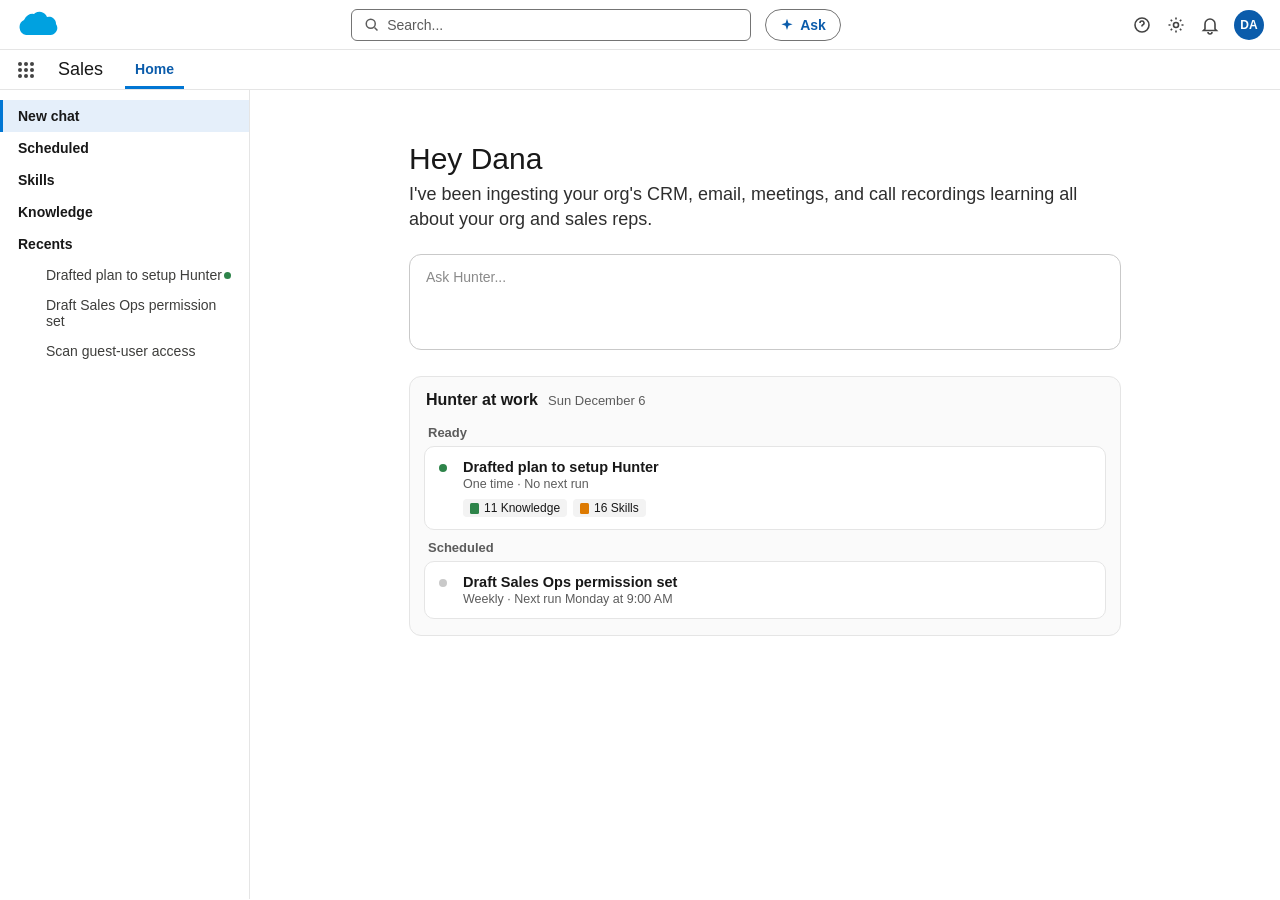
==== prototypes/hunter-admin.html @ ab63fb6b "Rebuild Hunter mockup on the Hunter prototype's screens Scene 1 (hunter.html): seller home, workflow" ====
<!DOCTYPE html>
<html lang="en">
<head>
<meta charset="utf-8">
<meta name="robots" content="noindex, nofollow">
<link rel="icon" href="data:image/svg+xml,%3Csvg xmlns='http://www.w3.org/2000/svg' viewBox='0 0 32 32'%3E%3Cellipse cx='16' cy='17' rx='15' ry='10' fill='%2300a1e0'/%3E%3C/svg%3E">
<meta name="demo-url" content="yelp.lightning.force.com/lightning/page/home">
<title>Home | Salesforce</title>
<meta name="viewport" content="width=device-width, initial-scale=1">
<link rel="stylesheet" href="shared.css?v=20261020e">
<style>
  /* Follows the Hunter prototype's admin view (Scene 2): setup plan, auto-learning, Knowledge. */
  :root { --brand: #0176d3; --link: #0b5cab; --line: #e5e5e5; --ink: #181818; --muted: #5c5c5c; --soft: #f3f3f3; --purple: #5a1ba9; --purple-soft: #f2ecfd; }
  * { box-sizing: border-box; }
  body { margin: 0; font-family: "Salesforce Sans", -apple-system, "Helvetica Neue", Arial, sans-serif; color: var(--ink); background: #fff; font-size: 14px; }
  svg { display: block; }
  .gh { height: 50px; display: flex; align-items: center; padding: 0 16px; gap: 14px; border-bottom: 1px solid var(--line); }
  .gh .search { margin-left: auto; width: 400px; height: 32px; border: 1px solid #747474; border-radius: 6px; display: flex; align-items: center; gap: 8px; padding: 0 12px; color: var(--muted); }
  .gh .ask { height: 32px; border: 1px solid #747474; border-radius: 16px; padding: 0 14px; display: flex; align-items: center; gap: 6px; font-weight: 600; color: var(--link); margin-right: auto; }
  .gh .icons { display: flex; gap: 14px; align-items: center; color: #444; }
  .me { width: 30px; height: 30px; border-radius: 50%; background: #0b5cab; color: #fff; display: grid; place-items: center; font-size: 12px; font-weight: 700; }
  .nav { height: 40px; display: flex; align-items: flex-end; gap: 22px; padding: 0 16px; border-bottom: 1px solid var(--line); }
  .nav .waffle { align-self: center; color: #444; } .nav .app { align-self: center; font-size: 18px; }
  .nav .tab { padding: 0 10px 9px; border-bottom: 3px solid var(--brand); color: var(--link); font-weight: 600; }
  .shell { display: grid; grid-template-columns: 250px 1fr; height: calc(100vh - 91px - var(--frame-h)); }
  .side { border-right: 1px solid var(--line); padding: 10px 0; display: flex; flex-direction: column; }
  .side .it { display: flex; gap: 12px; align-items: center; padding: 8px 18px; font-weight: 600; }
  .side .it.on { background: #e5effa; box-shadow: inset 3px 0 0 var(--brand); }
  .side .rc { padding: 7px 18px 7px 46px; display: flex; justify-content: space-between; align-items: center; color: #3e3e3c; }
  .side .rc .dot { width: 7px; height: 7px; border-radius: 50%; background: #2e844a; }
  main { overflow-y: auto; }
  .view { display: none; } .view.on { display: block; }
  .home { max-width: 760px; margin: 0 auto; padding: 52px 24px 40px; }
  .home h1 { font-size: 30px; font-weight: 400; margin: 0 0 6px; }
  .home .lede { font-size: 18px; color: #2e2e2e; margin: 0 0 22px; line-height: 1.4; }
  .composer { border: 1px solid #c9c9c9; border-radius: 12px; padding: 14px 16px 10px; color: #8a8a8a; height: 96px; }
  .work { margin-top: 26px; border: 1px solid var(--line); border-radius: 12px; background: #fafafa; padding: 14px 14px 6px; }
  .work .hd { display: flex; gap: 10px; align-items: baseline; padding: 0 2px 8px; } .work .hd b { font-size: 16px; } .work .hd span { color: var(--muted); font-size: 13px; }
  .work h6 { margin: 8px 4px 6px; font-size: 13px; color: var(--muted); font-weight: 600; }
  .wf { background: #fff; border: 1px solid var(--line); border-radius: 10px; padding: 12px 14px; margin-bottom: 10px; display: grid; grid-template-columns: 14px 1fr; gap: 0 10px; }
  .wf .st { margin-top: 5px; width: 8px; height: 8px; border-radius: 50%; background: #2e844a; } .wf .st.idle { background: #c9c9c9; }
  .wf .t { font-weight: 600; font-size: 14.5px; } .wf .s { color: var(--muted); font-size: 12.5px; margin-top: 2px; }
  .chips { display: flex; gap: 6px; margin-top: 8px; } .chip { display: flex; align-items: center; gap: 5px; background: var(--soft); border-radius: 4px; padding: 2px 7px; font-size: 12px; }
  .chip .doc { width: 9px; height: 11px; border-radius: 1.5px; }
  .conv { max-width: 900px; margin: 0 auto; padding: 18px 24px 80px; }
  .conv .title { display: flex; gap: 10px; align-items: center; font-size: 20px; font-weight: 600; margin-bottom: 22px; }
  .msg { margin: 0 0 14px; line-height: 1.5; font-size: 14.5px; animation: rise .3s; }
  .card { border: 1px solid var(--line); border-radius: 10px; padding: 16px 18px; margin: 0 0 14px; animation: rise .35s; line-height: 1.5; }
  .card .k { font-size: 12px; color: var(--muted); font-weight: 600; text-transform: uppercase; letter-spacing: .04em; margin-bottom: 6px; }
  .card dl { display: grid; grid-template-columns: 140px 1fr; gap: 8px 14px; margin: 8px 0 0; } .card dt { color: var(--muted); } .card dd { margin: 0; }
  .btns { display: flex; gap: 8px; margin-top: 14px; }
  .btn { border: 1px solid #c9c9c9; background: #fff; color: var(--link); border-radius: 6px; padding: 6px 14px; font: inherit; font-weight: 600; }
  .btn.brand { background: var(--brand); border-color: var(--brand); color: #fff; } .btn[disabled] { opacity: .65; }
  .steps li { list-style: none; display: flex; gap: 10px; align-items: center; margin: 8px 0; } .steps ul { padding: 0; margin: 4px 0 0; }
  .dotc { width: 18px; height: 18px; border-radius: 50%; border: 2px solid #c9c9c9; display: grid; place-items: center; color: #fff; font-size: 11px; flex: none; }
  .dotc.live { border-color: var(--brand); border-top-color: transparent; animation: spin .8s linear infinite; } .dotc.ok { background: #2e844a; border-color: #2e844a; }
  .steps .n { margin-left: auto; color: var(--muted); font-variant-numeric: tabular-nums; }
  .kn { max-width: 1000px; margin: 0 auto; padding: 22px 28px 60px; }
  .kn h2 { font-size: 22px; margin: 0 0 16px; }
  .banner { background: linear-gradient(120deg, #f2ecfd, #e5effa); border-radius: 12px; padding: 18px 20px; display: grid; grid-template-columns: 1fr auto; gap: 8px 20px; margin-bottom: 20px; }
  .banner h3 { margin: 0; font-size: 18px; } .banner p { margin: 0; color: #2e2e2e; max-width: 640px; }
  .banner .stats { display: flex; gap: 26px; grid-row: span 2; align-self: center; }
  .banner .stats div { font-size: 12px; color: var(--muted); } .banner .stats b { display: block; font-size: 16px; color: var(--ink); }
  .tabs2 { display: flex; gap: 24px; border-bottom: 1px solid var(--line); margin-bottom: 14px; }
  .tabs2 span { padding: 8px 2px; } .tabs2 span.on { border-bottom: 2px solid var(--brand); color: var(--link); font-weight: 600; }
  .grid { display: grid; grid-template-columns: repeat(3, 1fr); gap: 12px; }
  .lc { border: 1px solid var(--line); border-radius: 10px; padding: 14px 16px; min-height: 110px; }
  .lc b { display: block; font-size: 14.5px; margin-bottom: 6px; } .lc span { color: var(--muted); font-size: 12.5px; }
  .lc p { margin: 8px 0 0; color: #3e3e3c; font-size: 13px; line-height: 1.45; }
  .lc.new { border-color: #b9d4f3; }
  .art { max-width: 820px; margin: 0 auto; padding: 22px 28px 60px; animation: rise .3s; }
  .art .back { color: var(--link); font-weight: 600; margin-bottom: 12px; }
  .art h2 { margin: 0 0 4px; font-size: 22px; } .art .meta { color: var(--muted); margin-bottom: 16px; }
  .art h4 { margin: 18px 0 6px; }
  .quote { border-left: 3px solid var(--purple); background: #faf8fe; padding: 10px 14px; margin: 10px 0; border-radius: 0 8px 8px 0; }
  .quote .who { color: var(--muted); font-size: 12.5px; margin-top: 4px; }
  @keyframes spin { to { transform: rotate(360deg) } }
  @keyframes rise { from { opacity: 0; transform: translateY(6px) } to { opacity: 1; transform: none } }
</style>
</head>
<body>
<div class="gh">
  <svg width="44" height="30" viewBox="0 0 44 30"><path d="M18 4a8 8 0 0 1 13 3 7 7 0 0 1 9 7 7 7 0 0 1-6 11H10a8 8 0 0 1-2-15 9 9 0 0 1 10-6z" fill="#00a1e0"/></svg>
  <div class="search"><svg width="15" height="15" viewBox="0 0 20 20" fill="none" stroke="currentColor" stroke-width="2"><circle cx="9" cy="9" r="6"/><path d="m14 14 4 4"/></svg>Search...</div>
  <div class="ask"><svg width="14" height="14" viewBox="0 0 20 20" fill="currentColor"><path d="M10 1l2 6 6 2-6 2-2 6-2-6-6-2 6-2z"/></svg>Ask</div>
  <div class="icons">
    <svg width="20" height="20" viewBox="0 0 20 20" fill="none" stroke="currentColor" stroke-width="1.6"><circle cx="10" cy="10" r="7"/><path d="M8 8a2 2 0 1 1 2.5 1.9c-.4.2-.5.5-.5.9v.7M10 14h0"/></svg>
    <svg width="20" height="20" viewBox="0 0 20 20" fill="none" stroke="currentColor" stroke-width="1.6"><circle cx="10" cy="10" r="2.5"/><path d="M10 2.5v2M10 15.5v2M2.5 10h2M15.5 10h2M4.7 4.7l1.4 1.4M13.9 13.9l1.4 1.4M4.7 15.3l1.4-1.4M13.9 6.1l1.4-1.4"/></svg>
    <svg width="20" height="20" viewBox="0 0 20 20" fill="none" stroke="currentColor" stroke-width="1.6"><path d="M5 14V9a5 5 0 0 1 10 0v5l1.5 1.5h-13zM8 17a2 2 0 0 0 4 0"/></svg>
    <div class="me">DA</div>
  </div>
</div>
<div class="nav">
  <svg class="waffle" width="20" height="20" viewBox="0 0 20 20" fill="currentColor"><circle cx="4" cy="4" r="2"/><circle cx="10" cy="4" r="2"/><circle cx="16" cy="4" r="2"/><circle cx="4" cy="10" r="2"/><circle cx="10" cy="10" r="2"/><circle cx="16" cy="10" r="2"/><circle cx="4" cy="16" r="2"/><circle cx="10" cy="16" r="2"/><circle cx="16" cy="16" r="2"/></svg>
  <span class="app">Sales</span><span class="tab">Home</span>
</div>
<div class="shell">
  <aside class="side">
    <div class="it on" id="navHome">New chat</div><div class="it">Scheduled</div><div class="it">Skills</div><div class="it" id="navKnowledge">Knowledge</div><div class="it">Recents</div>
    <div class="rc"><span>Drafted plan to setup Hunter</span><span class="dot" id="recentDot"></span></div>
    <div class="rc"><span>Draft Sales Ops permission set</span></div>
    <div class="rc"><span>Scan guest-user access</span></div>
  </aside>
  <main id="main">
    <section class="view on" id="v-home">
      <div class="home">
        <h1>Hey Dana</h1>
        <p class="lede">I've been ingesting your org's CRM, email, meetings, and call recordings learning all about your org and sales reps.</p>
        <div class="composer">Ask Hunter...</div>
        <div class="work">
          <div class="hd"><b>Hunter at work</b><span id="today"></span></div>
          <h6>Ready</h6>
          <div class="wf" id="wfPlan"><span class="st"></span><div><div class="t">Drafted plan to setup Hunter</div><div class="s">One time · No next run</div>
            <div class="chips"><span class="chip"><span class="doc" style="background:#2e844a"></span>11 Knowledge</span><span class="chip"><span class="doc" style="background:#dd7a01"></span>16 Skills</span></div></div></div>
          <h6>Scheduled</h6>
          <div class="wf"><span class="st idle"></span><div><div class="t">Draft Sales Ops permission set</div><div class="s">Weekly · Next run Monday at 9:00 AM</div></div></div>
        </div>
      </div>
    </section>
    <section class="view" id="v-conv"><div class="conv"><div class="title">Drafted plan to setup Hunter</div><div id="thread"></div></div></section>
    <section class="view" id="v-kn">
      <div class="kn">
        <h2>Knowledge</h2>
        <div class="banner"><h3>Get deals done faster with auto-learning</h3>
          <div class="stats"><div>Ran for<b>2 days and 18 hours</b></div><div>Read<b>1.4k calls and 10.8k emails</b></div></div>
          <p>With agents that learn automatically, you get the highest-quality prospects, personalized emails, and AI-powered workflows based on your sales process and customer needs.</p></div>
        <div class="tabs2"><span class="on">Learnings 6</span><span>Sources 137</span></div>
        <div class="grid" id="cards"></div>
      </div>
    </section>
    <section class="view" id="v-art"><div class="art" id="art"></div></section>
  </main>
</div>
<div class="presenter" id="presenter"></div>
<script src="presenter.js?v=20261020e"></script>
<script>
const $ = id => document.getElementById(id), sleep = ms => new Promise(r => setTimeout(r, ms));
const show = v => { ["v-home", "v-conv", "v-kn", "v-art"].forEach(x => $(x).classList.toggle("on", x === v)); $("main").scrollTop = 0;
  $("navHome").classList.toggle("on", v === "v-home" || v === "v-conv"); $("navKnowledge").classList.toggle("on", v === "v-kn" || v === "v-art"); };
$("today").textContent = new Date().toLocaleDateString("en-US", { weekday: "short", month: "long", day: "numeric" }).replace(",", "");
async function click(el, instant) { if (!el || instant) return; await sleep(400); await Presenter.press(el); }
function post(html, cls = "msg") { const d = document.createElement("div"); d.className = cls; d.innerHTML = html; $("thread").appendChild(d); return d; }

const LEARNINGS = [
  ["Your ICP: Who Buys From You", "Updated 2 days ago", "Owners and franchisees running 3+ locations across 2+ brands, usually restaurants and services, often already advertising a few stores on self-serve."],
  ["Your Customer's Business Problem", "Updated 24 mins ago", "Each store is set up on its own, so the owner can't see or manage spend across locations, and new stores launch without ads.", true],
  ["Why Now: What's Driving Your Deals", "Updated 2 days ago", "New openings, development agreements, and a new marketing lead at the owner's office."],
  ["Your Top Use-Cases", "Updated 2 days ago", "Consolidating separate plans into one; launching new locations on day one; location-level reporting."],
  ["Your Most Successful Value Props", "Updated 2 days ago", "One dashboard and one bill; every location in front of local searchers; a dedicated multi-location team."],
  ["Your Voice: How You Communicate with Customers", "Updated 2 days ago", "Short and plain. Opens with what the owner already pays for, then the gap. Asks for 20 minutes."],
];
const RUN = [["Reading 430 closed-won multi-location opportunities", 430], ["Reading Momentum call recordings", 1412], ["Reading emails on those deals", 10820], ["Writing Knowledge and Skills", 27]];

const steps = [
  ["Dana (VP RevOps) opens Salesforce. Hunter has drafted its own setup plan.", async () => show("v-home")],
  ["Dana opens the plan Hunter drafted.", async i => {
    await click($("wfPlan"), i);
    show("v-conv"); $("thread").innerHTML = "";
    post("I crawled your org to understand how your team sells. Here's how I plan to learn your multi-location motion. You can steer me toward a different set of deals.");
    post(`<div class="k">Plan</div>
      <dl><dt>Learn from</dt><dd>430 closed-won multi-location opportunities from the last 18 months, sold by Marcus's top-performing reps</dd>
      <dt>Read</dt><dd>Opportunity history, notes, emails, and Momentum call recordings on those deals</dd>
      <dt>Produce</dt><dd>Knowledge (your ICP, customer problems, why now, use-cases, value props, your voice) and Skills your reps can use</dd>
      <dt>Who sees it</dt><dd>Everything I learn is listed in Knowledge, with its sources, for you to review</dd></dl>
      <div class="btns"><button class="btn brand" id="approvePlan">Approve &amp; start</button><button class="btn">Edit plan</button></div>`, "card");
  }],
  ["Dana approves. Hunter starts learning from the team's won deals.", async i => {
    const b = $("approvePlan"); await click(b, i); b.textContent = "Approved"; b.disabled = true;
    const c = post(`<div class="k">Learning your sales motion</div><div class="steps"><ul>${RUN.map(([t], n) => `<li><span class="dotc" id="d${n}"></span>${t}<span class="n" id="n${n}"></span></li>`).join("")}</ul></div>`, "card");
    for (let n = 0; n < RUN.length; n++) {
      const d = $("d" + n); d.className = "dotc live";
      if (!i) await sleep(900);
      d.className = "dotc ok"; d.textContent = "✓"; $("n" + n).textContent = RUN[n][1].toLocaleString();
    }
  }],
  ["A couple of days later: what Hunter learned, in Knowledge.", async i => {
    await click($("navKnowledge"), i);
    $("recentDot").style.display = "none";
    show("v-kn");
    $("cards").innerHTML = LEARNINGS.map(([t, u, p, isNew], n) => `<div class="lc ${isNew ? "new" : ""}" id="lc${n}"><b>${t}</b><span>${u}</span><p>${p}</p></div>`).join("");
  }],
  ["Dana opens a learning: verifiable, with the customer's own words.", async i => {
    await click($("lc1"), i);
    show("v-art");
    $("art").innerHTML = `<div class="back">‹ Knowledge</div>
      <h2>Your Customer's Business Problem</h2><div class="meta">Updated 24 mins ago · From 38 calls and 112 emails</div>
      <p>Multi-location owners rarely see their Yelp presence as one thing. Each store's page and ad plan was set up on its own, often by a store manager, so the owner can't compare locations, can't control total spend, and new stores open without ads.</p>
      <h4>In your customers' words</h4>
      <div class="quote">"I've got nine stores and nine logins. I couldn't tell you what I'm spending on Yelp in total."<div class="who">Franchise owner, 9 locations · Momentum call with Tom Jones</div></div>
      <div class="quote">"Every time we open a store, somebody has to remember to set the ads up. Half the time nobody does."<div class="who">Director of Operations, restaurant group · Momentum call</div></div>
      <div class="quote">"I want one bill. My accountant wants one bill."<div class="who">Owner, 3 brands · Email thread, Multi-Location Activation opportunity</div></div>
      <h4>How reps who win handle it</h4>
      <p>They open with what the owner already advertises, show every location side by side, and propose one plan that covers new openings.</p>`;
  }],
];
Presenter.init(steps, () => { $("thread").innerHTML = ""; $("recentDot").style.display = ""; show("v-home"); });
</script>
</body>
</html>
---- prototypes/shared.css ----
/* Presenter strip shared by the demo mockups. */
.presenter {
  position: fixed; left: 50%; top: 10px; transform: translateX(-50%); z-index: 50;
  background: rgba(17, 24, 39, .88); color: #f9fafb; font: 12.5px -apple-system, "Helvetica Neue", Arial, sans-serif;
  padding: 7px 14px; border-radius: 18px; max-width: 70vw; cursor: pointer; display: flex; gap: 10px; align-items: center;
}
.presenter .keys { color: #9ca3af; white-space: nowrap; }
.presenter.hidden { display: none; }
.proto-note {
  position: fixed; left: 12px; bottom: 8px; font: 11px -apple-system, Arial, sans-serif; color: #9ca3af; z-index: 1;
}

/* Optional fake browser bar (press B, or add ?frame=1). Shows a realistic tab + URL while presenting. */
:root { --frame-h: 0px; }
html.framed { --frame-h: 76px; }
.fakebar { display: none; position: fixed; top: 0; left: 0; right: 0; height: 76px; z-index: 40; flex-direction: column;
  font: 12.5px -apple-system, "Helvetica Neue", Arial, sans-serif; color: #3c4043; }
html.framed .fakebar { display: flex; }
html.framed body { padding-top: 76px; box-sizing: border-box; }
.fakebar .fb-tabs { height: 36px; background: #dee1e6; display: flex; align-items: flex-end; gap: 14px; padding: 0 12px; }
.fakebar .fb-lights { display: flex; gap: 8px; align-self: center; margin-right: 8px; } .fakebar .fb-lights i { width: 12px; height: 12px; border-radius: 50%; display: block; }
.fakebar .fb-tab { height: 30px; width: 240px; background: #fff; border-radius: 9px 9px 0 0; display: flex; align-items: center; gap: 8px; padding: 0 12px; }
.fakebar .fb-tab img { width: 16px; height: 16px; }
.fakebar .fb-tab .fb-t { flex: 1; white-space: nowrap; overflow: hidden; text-overflow: ellipsis; }
.fakebar .fb-tab .fb-x, .fakebar .fb-plus { color: #5f6368; }
.fakebar .fb-plus { align-self: center; font-size: 16px; }
.fakebar .fb-bar { height: 40px; background: #fff; border-bottom: 1px solid #dadce0; display: flex; align-items: center; gap: 14px; padding: 0 12px; }
.fakebar .fb-nav { display: flex; gap: 14px; color: #5f6368; align-items: center; }
.fakebar .fb-url { flex: 1; height: 30px; background: #f1f3f4; border-radius: 15px; display: flex; align-items: center; gap: 10px; padding: 0 14px; font-size: 14px; }
.fakebar .fb-url .fb-lock { color: #5f6368; font-size: 11px; }
.fakebar .fb-url .fb-host { color: #202124; } .fakebar .fb-url .fb-path { color: #5f6368; margin-left: -10px; }
.fakebar .fb-me { width: 24px; height: 24px; border-radius: 50%; background: #3b6e8f; color: #fff; font-size: 10px; font-weight: 700; display: grid; place-items: center; }
html.framed .presenter { top: 84px; }

/* Click feedback used by Presenter.press() */
.pressed { transform: scale(.94); filter: brightness(.88); transition: transform .08s, filter .08s; }
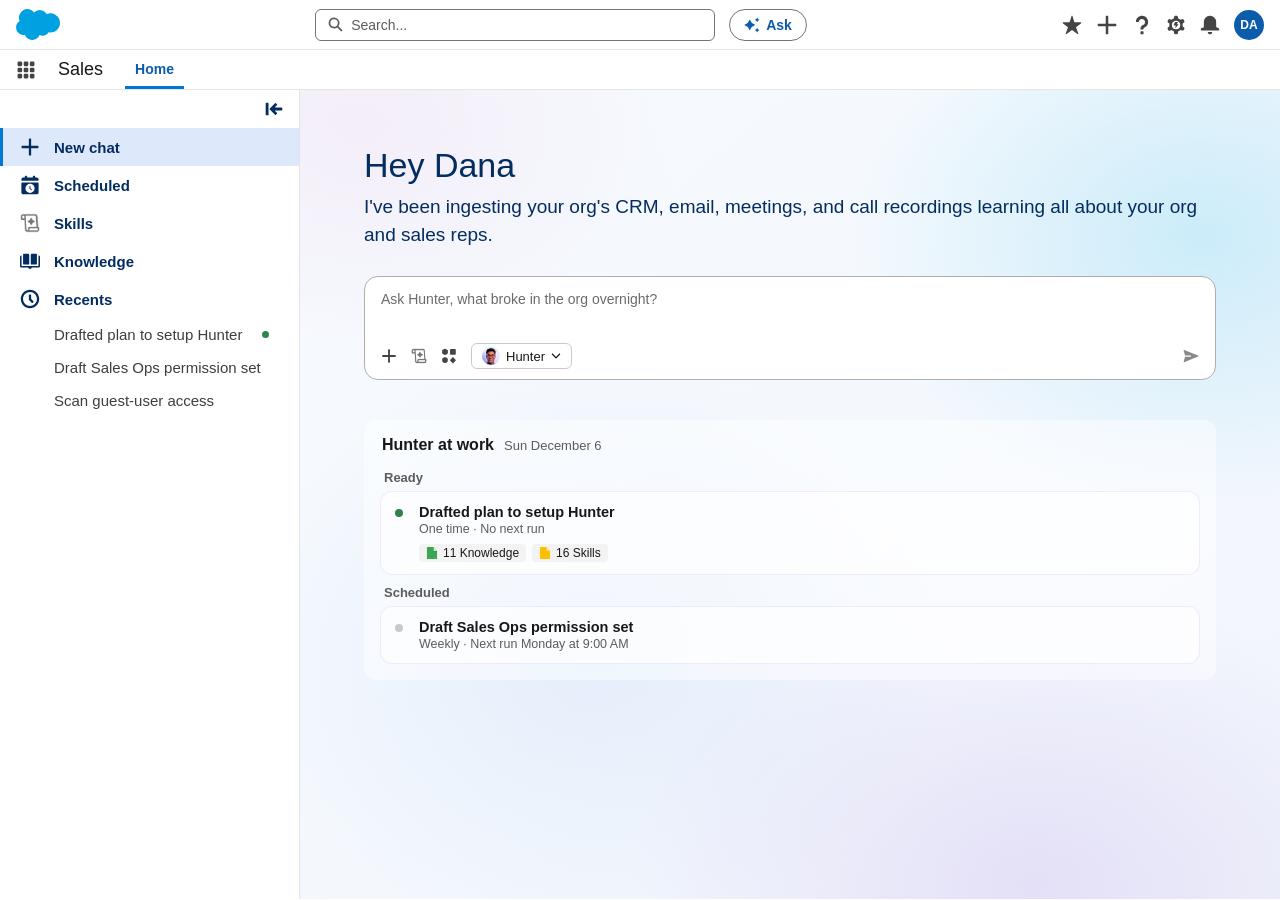
==== commit bc8d6750: "Match the Hunter prototype's look: background, SLDS icons, assets Seller-home background gradient, 3" ====
--- a/prototypes/hunter-admin.html
+++ b/prototypes/hunter-admin.html
@@ -7,13 +7,14 @@
 <meta name="demo-url" content="yelp.lightning.force.com/lightning/page/home">
 <title>Home | Salesforce</title>
 <meta name="viewport" content="width=device-width, initial-scale=1">
-<link rel="stylesheet" href="shared.css?v=20261020e">
+<link rel="stylesheet" href="shared.css?v=20261020f">
 <style>
   /* Follows the Hunter prototype's admin view (Scene 2): setup plan, auto-learning, Knowledge. */
   :root { --brand: #0176d3; --link: #0b5cab; --line: #e5e5e5; --ink: #181818; --muted: #5c5c5c; --soft: #f3f3f3; --purple: #5a1ba9; --purple-soft: #f2ecfd; }
   * { box-sizing: border-box; }
   body { margin: 0; font-family: "Salesforce Sans", -apple-system, "Helvetica Neue", Arial, sans-serif; color: var(--ink); background: #fff; font-size: 14px; }
   svg { display: block; }
+  .ico { fill: currentColor; flex: none; }
   .gh { height: 50px; display: flex; align-items: center; padding: 0 16px; gap: 14px; border-bottom: 1px solid var(--line); }
   .gh .search { margin-left: auto; width: 400px; height: 32px; border: 1px solid #747474; border-radius: 6px; display: flex; align-items: center; gap: 8px; padding: 0 12px; color: var(--muted); }
   .gh .ask { height: 32px; border: 1px solid #747474; border-radius: 16px; padding: 0 14px; display: flex; align-items: center; gap: 6px; font-weight: 600; color: var(--link); margin-right: auto; }
@@ -22,30 +23,41 @@
   .nav { height: 40px; display: flex; align-items: flex-end; gap: 22px; padding: 0 16px; border-bottom: 1px solid var(--line); }
   .nav .waffle { align-self: center; color: #444; } .nav .app { align-self: center; font-size: 18px; }
   .nav .tab { padding: 0 10px 9px; border-bottom: 3px solid var(--brand); color: var(--link); font-weight: 600; }
-  .shell { display: grid; grid-template-columns: 250px 1fr; height: calc(100vh - 91px - var(--frame-h)); }
-  .side { border-right: 1px solid var(--line); padding: 10px 0; display: flex; flex-direction: column; }
-  .side .it { display: flex; gap: 12px; align-items: center; padding: 8px 18px; font-weight: 600; }
-  .side .it.on { background: #e5effa; box-shadow: inset 3px 0 0 var(--brand); }
-  .side .rc { padding: 7px 18px 7px 46px; display: flex; justify-content: space-between; align-items: center; color: #3e3e3c; }
+  .shell { display: grid; grid-template-columns: 300px 1fr; height: calc(100vh - 91px - var(--frame-h)); }
+  .side { border-right: 1px solid var(--line); padding: 10px 0; display: flex; flex-direction: column; background: #fff; font-size: 15px; }
+  .side .collapse { align-self: flex-end; margin: 0 16px 10px; color: #032d60; }
+  .navimg { width: 20px; height: 20px; background: url('assets/hunter/skills.png') center/contain no-repeat; flex: none; }
+  .side .it { display: flex; gap: 14px; align-items: center; padding: 9px 20px; font-weight: 600; color: #032d60; }
+  .side .it.on { background: #dde9fb; box-shadow: inset 3px 0 0 var(--brand); }
+  .side .rc { padding: 8px 30px 8px 54px; display: flex; justify-content: space-between; align-items: center; color: #3e3e3c; }
   .side .rc .dot { width: 7px; height: 7px; border-radius: 50%; background: #2e844a; }
-  main { overflow-y: auto; }
+  main { overflow-y: auto; background-color: #f7fbff;
+    background-image:
+      radial-gradient(ellipse 60% 55% at 92% 18%, rgba(170,226,246,.55) 0%, rgba(170,226,246,0) 60%),
+      radial-gradient(ellipse 55% 50% at 6% 4%, rgba(236,206,232,.30) 0%, rgba(236,206,232,0) 60%),
+      radial-gradient(ellipse 70% 60% at 75% 98%, rgba(214,202,242,.50) 0%, rgba(214,202,242,0) 60%),
+      radial-gradient(ellipse 60% 60% at 30% 70%, rgba(205,222,246,.40) 0%, rgba(205,222,246,0) 60%),
+      linear-gradient(to bottom right, #f7fbff 0%, #f1f5fc 100%);
+    background-attachment: local; }
   .view { display: none; } .view.on { display: block; }
-  .home { max-width: 760px; margin: 0 auto; padding: 52px 24px 40px; }
-  .home h1 { font-size: 30px; font-weight: 400; margin: 0 0 6px; }
-  .home .lede { font-size: 18px; color: #2e2e2e; margin: 0 0 22px; line-height: 1.4; }
-  .composer { border: 1px solid #c9c9c9; border-radius: 12px; padding: 14px 16px 10px; color: #8a8a8a; height: 96px; }
-  .work { margin-top: 26px; border: 1px solid var(--line); border-radius: 12px; background: #fafafa; padding: 14px 14px 6px; }
+  .home { max-width: 900px; margin: 0 auto; padding: 56px 24px 40px; }
+  .home h1 { font-size: 34px; font-weight: 400; margin: 0 0 8px; color: #032d60; }
+  .home .lede { font-size: 19px; color: #032d60; margin: 0 0 28px; line-height: 1.45; }
+  .composer { border: 1px solid #aeaeae; border-radius: 14px; padding: 14px 16px 10px; color: #6b6b6b; height: 104px; background: #fff; display: flex; flex-direction: column; justify-content: space-between; }
+  .composer .bar { display: flex; gap: 14px; align-items: center; color: #444; }
+  .agentpick { display: flex; align-items: center; gap: 6px; border: 1px solid #c9c9c9; border-radius: 6px; padding: 3px 10px; font-size: 13px; color: #181818; } .agentpick img { width: 18px; height: 18px; border-radius: 50%; }
+  .work { margin-top: 40px; border-radius: 12px; background: rgba(255,255,255,.45); padding: 16px 16px 6px; }
   .work .hd { display: flex; gap: 10px; align-items: baseline; padding: 0 2px 8px; } .work .hd b { font-size: 16px; } .work .hd span { color: var(--muted); font-size: 13px; }
   .work h6 { margin: 8px 4px 6px; font-size: 13px; color: var(--muted); font-weight: 600; }
-  .wf { background: #fff; border: 1px solid var(--line); border-radius: 10px; padding: 12px 14px; margin-bottom: 10px; display: grid; grid-template-columns: 14px 1fr; gap: 0 10px; }
+  .wf { background: #ffffffa1; border: 1px solid #9d5bff1f; border-radius: 12px; padding: 12px 14px; margin-bottom: 10px; display: grid; grid-template-columns: 14px 1fr; gap: 0 10px; }
   .wf .st { margin-top: 5px; width: 8px; height: 8px; border-radius: 50%; background: #2e844a; } .wf .st.idle { background: #c9c9c9; }
   .wf .t { font-weight: 600; font-size: 14.5px; } .wf .s { color: var(--muted); font-size: 12.5px; margin-top: 2px; }
   .chips { display: flex; gap: 6px; margin-top: 8px; } .chip { display: flex; align-items: center; gap: 5px; background: var(--soft); border-radius: 4px; padding: 2px 7px; font-size: 12px; }
-  .chip .doc { width: 9px; height: 11px; border-radius: 1.5px; }
+  .chip img { width: 12px; height: 14px; }
   .conv { max-width: 900px; margin: 0 auto; padding: 18px 24px 80px; }
   .conv .title { display: flex; gap: 10px; align-items: center; font-size: 20px; font-weight: 600; margin-bottom: 22px; }
   .msg { margin: 0 0 14px; line-height: 1.5; font-size: 14.5px; animation: rise .3s; }
-  .card { border: 1px solid var(--line); border-radius: 10px; padding: 16px 18px; margin: 0 0 14px; animation: rise .35s; line-height: 1.5; }
+  .card { background: #fff; border: 1px solid var(--line); border-radius: 10px; padding: 16px 18px; margin: 0 0 14px; animation: rise .35s; line-height: 1.5; }
   .card .k { font-size: 12px; color: var(--muted); font-weight: 600; text-transform: uppercase; letter-spacing: .04em; margin-bottom: 6px; }
   .card dl { display: grid; grid-template-columns: 140px 1fr; gap: 8px 14px; margin: 8px 0 0; } .card dt { color: var(--muted); } .card dd { margin: 0; }
   .btns { display: flex; gap: 8px; margin-top: 14px; }
@@ -64,7 +76,7 @@
   .tabs2 { display: flex; gap: 24px; border-bottom: 1px solid var(--line); margin-bottom: 14px; }
   .tabs2 span { padding: 8px 2px; } .tabs2 span.on { border-bottom: 2px solid var(--brand); color: var(--link); font-weight: 600; }
   .grid { display: grid; grid-template-columns: repeat(3, 1fr); gap: 12px; }
-  .lc { border: 1px solid var(--line); border-radius: 10px; padding: 14px 16px; min-height: 110px; }
+  .lc { background: #ffffffc8; border: 1px solid var(--line); border-radius: 10px; padding: 14px 16px; min-height: 110px; }
   .lc b { display: block; font-size: 14.5px; margin-bottom: 6px; } .lc span { color: var(--muted); font-size: 12.5px; }
   .lc p { margin: 8px 0 0; color: #3e3e3c; font-size: 13px; line-height: 1.45; }
   .lc.new { border-color: #b9d4f3; }
@@ -80,23 +92,24 @@
 </head>
 <body>
 <div class="gh">
-  <svg width="44" height="30" viewBox="0 0 44 30"><path d="M18 4a8 8 0 0 1 13 3 7 7 0 0 1 9 7 7 7 0 0 1-6 11H10a8 8 0 0 1-2-15 9 9 0 0 1 10-6z" fill="#00a1e0"/></svg>
-  <div class="search"><svg width="15" height="15" viewBox="0 0 20 20" fill="none" stroke="currentColor" stroke-width="2"><circle cx="9" cy="9" r="6"/><path d="m14 14 4 4"/></svg>Search...</div>
-  <div class="ask"><svg width="14" height="14" viewBox="0 0 20 20" fill="currentColor"><path d="M10 1l2 6 6 2-6 2-2 6-2-6-6-2 6-2z"/></svg>Ask</div>
-  <div class="icons">
-    <svg width="20" height="20" viewBox="0 0 20 20" fill="none" stroke="currentColor" stroke-width="1.6"><circle cx="10" cy="10" r="7"/><path d="M8 8a2 2 0 1 1 2.5 1.9c-.4.2-.5.5-.5.9v.7M10 14h0"/></svg>
-    <svg width="20" height="20" viewBox="0 0 20 20" fill="none" stroke="currentColor" stroke-width="1.6"><circle cx="10" cy="10" r="2.5"/><path d="M10 2.5v2M10 15.5v2M2.5 10h2M15.5 10h2M4.7 4.7l1.4 1.4M13.9 13.9l1.4 1.4M4.7 15.3l1.4-1.4M13.9 6.1l1.4-1.4"/></svg>
-    <svg width="20" height="20" viewBox="0 0 20 20" fill="none" stroke="currentColor" stroke-width="1.6"><path d="M5 14V9a5 5 0 0 1 10 0v5l1.5 1.5h-13zM8 17a2 2 0 0 0 4 0"/></svg>
-    <div class="me">DA</div>
+  <img src="assets/hunter/logo-noname.svg" alt="Salesforce" width="44" height="31">
+  <div class="search"><svg class="ico" width="15" height="15"><use href="assets/hunter/icons.svg#u-search"/></svg>Search...</div>
+  <div class="ask"><svg class="ico" width="16" height="16"><use href="assets/hunter/icons.svg#u-sparkles"/></svg>Ask</div>
+  <div class="icons"><svg class="ico" width="20" height="20"><use href="assets/hunter/icons.svg#u-favorite"/></svg><svg class="ico" width="22" height="22"><use href="assets/hunter/icons.svg#u-add"/></svg><svg class="ico" width="20" height="20"><use href="assets/hunter/icons.svg#u-question"/></svg><svg class="ico" width="20" height="20"><use href="assets/hunter/icons.svg#u-setup"/></svg><svg class="ico" width="20" height="20"><use href="assets/hunter/icons.svg#u-notification"/></svg><div class="me">DA</div>
   </div>
 </div>
 <div class="nav">
-  <svg class="waffle" width="20" height="20" viewBox="0 0 20 20" fill="currentColor"><circle cx="4" cy="4" r="2"/><circle cx="10" cy="4" r="2"/><circle cx="16" cy="4" r="2"/><circle cx="4" cy="10" r="2"/><circle cx="10" cy="10" r="2"/><circle cx="16" cy="10" r="2"/><circle cx="4" cy="16" r="2"/><circle cx="10" cy="16" r="2"/><circle cx="16" cy="16" r="2"/></svg>
+  <svg class="ico waffle" width="20" height="20"><use href="assets/hunter/icons.svg#u-apps"/></svg>
   <span class="app">Sales</span><span class="tab">Home</span>
 </div>
 <div class="shell">
   <aside class="side">
-    <div class="it on" id="navHome">New chat</div><div class="it">Scheduled</div><div class="it">Skills</div><div class="it" id="navKnowledge">Knowledge</div><div class="it">Recents</div>
+    <svg class="ico collapse" width="18" height="18"><use href="assets/hunter/icons.svg#u-arrow_left"/></svg>
+    <div class="it on" id="navHome"><svg class="ico" width="20" height="20"><use href="assets/hunter/icons.svg#u-add"/></svg>New chat</div>
+    <div class="it"><svg class="ico" width="20" height="20"><use href="assets/hunter/icons.svg#u-date_time"/></svg>Scheduled</div>
+    <div class="it"><span class="navimg"></span>Skills</div>
+    <div class="it" id="navKnowledge"><svg class="ico" width="20" height="20"><use href="assets/hunter/icons.svg#u-knowledge_base"/></svg>Knowledge</div>
+    <div class="it"><svg class="ico" width="20" height="20"><use href="assets/hunter/icons.svg#u-clock"/></svg>Recents</div>
     <div class="rc"><span>Drafted plan to setup Hunter</span><span class="dot" id="recentDot"></span></div>
     <div class="rc"><span>Draft Sales Ops permission set</span></div>
     <div class="rc"><span>Scan guest-user access</span></div>
@@ -106,12 +119,12 @@
       <div class="home">
         <h1>Hey Dana</h1>
         <p class="lede">I've been ingesting your org's CRM, email, meetings, and call recordings learning all about your org and sales reps.</p>
-        <div class="composer">Ask Hunter...</div>
+        <div class="composer"><span>Ask Hunter, what broke in the org overnight?</span><div class="bar"><svg class="ico" width="16" height="16"><use href="assets/hunter/icons.svg#u-add"/></svg><span class="navimg" style="width:16px;height:16px"></span><svg class="ico" width="16" height="16"><use href="assets/hunter/icons.svg#u-all"/></svg><span class="agentpick"><img src="assets/hunter/hunter.png" alt="">Hunter <svg class="ico" width="10" height="10"><use href="assets/hunter/icons.svg#u-chevrondown"/></svg></span><span style="margin-left:auto;color:#8a8a8a"><svg class="ico" width="16" height="16"><use href="assets/hunter/icons.svg#u-send"/></svg></span></div></div>
         <div class="work">
           <div class="hd"><b>Hunter at work</b><span id="today"></span></div>
           <h6>Ready</h6>
           <div class="wf" id="wfPlan"><span class="st"></span><div><div class="t">Drafted plan to setup Hunter</div><div class="s">One time · No next run</div>
-            <div class="chips"><span class="chip"><span class="doc" style="background:#2e844a"></span>11 Knowledge</span><span class="chip"><span class="doc" style="background:#dd7a01"></span>16 Skills</span></div></div></div>
+            <div class="chips"><span class="chip"><img src="assets/hunter/Doc-green.svg" alt="">11 Knowledge</span><span class="chip"><img src="assets/hunter/Doc-yellow.svg" alt="">16 Skills</span></div></div></div>
           <h6>Scheduled</h6>
           <div class="wf"><span class="st idle"></span><div><div class="t">Draft Sales Ops permission set</div><div class="s">Weekly · Next run Monday at 9:00 AM</div></div></div>
         </div>
@@ -132,7 +145,7 @@
   </main>
 </div>
 <div class="presenter" id="presenter"></div>
-<script src="presenter.js?v=20261020e"></script>
+<script src="presenter.js?v=20261020f"></script>
 <script>
 const $ = id => document.getElementById(id), sleep = ms => new Promise(r => setTimeout(r, ms));
 const show = v => { ["v-home", "v-conv", "v-kn", "v-art"].forEach(x => $(x).classList.toggle("on", x === v)); $("main").scrollTop = 0;
